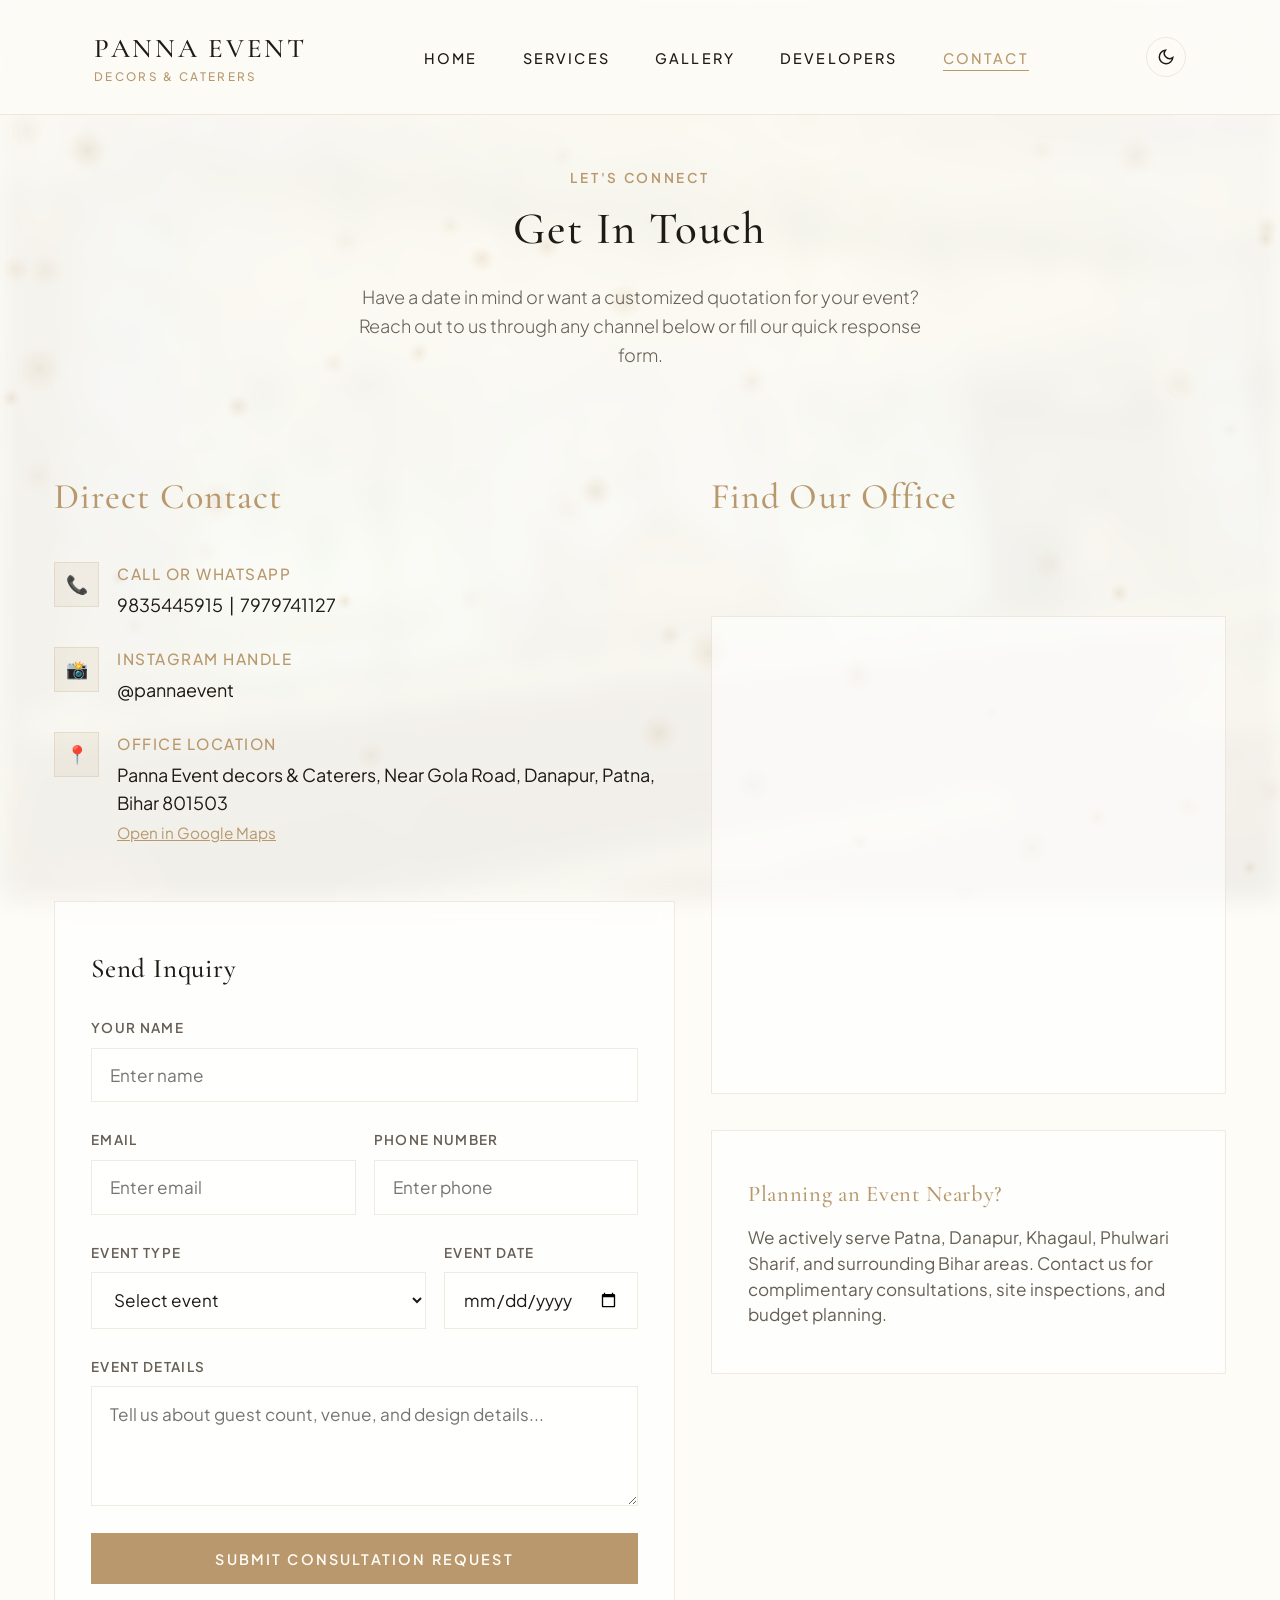
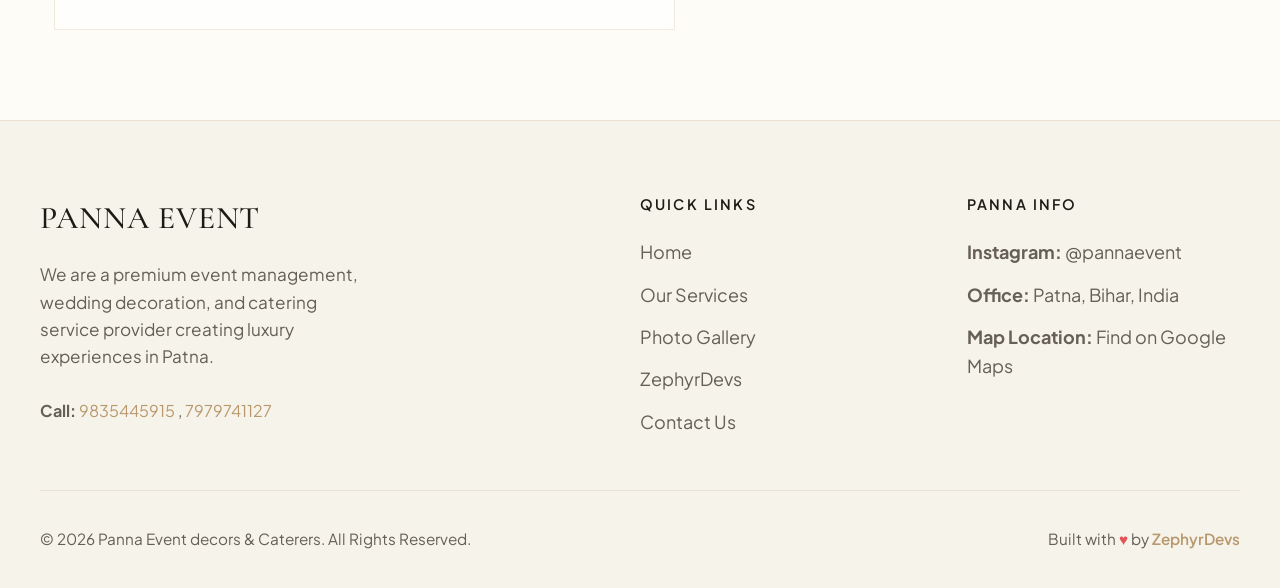
==== contact.html @ 82905529 "Add files via upload" ====
<!DOCTYPE html>
<html lang="en">
<head>
    <meta charset="UTF-8">
    <meta name="viewport" content="width=device-width, initial-scale=1.0">
    <title>Contact Us | Panna Event decors & Caterers | Event Planner Patna</title>
    
    <!-- SEO Meta Tags -->
    <meta name="description" content="Get in touch with Panna Event decors & Caterers. Book your wedding stage decoration, Haldi setups, and premium catering services in Patna. Call 9835445915 or 7979741127.">
    <meta name="keywords" content="contact Panna Event, phone number Panna Event decors, event planner Patna office, book catering Patna, wedding decorators Patna location">
    <link rel="canonical" href="contact.html">
    
    <!-- Stylesheet -->
    <link rel="stylesheet" href="css/style.css">
</head>
<body>

    <!-- Loading Screen -->
    <div id="loading-screen">
        <div class="loader-logo">PANNA EVENTS</div>
        <div class="loader-bar"></div>
    </div>

    <!-- Background Canvas -->
    <canvas id="bg-canvas"></canvas>

    <!-- Navigation Header -->
    <header class="header-nav">
        <div class="nav-container">
            <a href="index.html" class="logo">
                <span class="logo-main">PANNA EVENT</span>
                <span class="logo-sub">Decors & Caterers</span>
            </a>
            
            <nav>
                <ul class="nav-links">
                    <li><a href="index.html">Home</a></li>
                    <li><a href="services.html">Services</a></li>
                    <li><a href="gallery.html">Gallery</a></li>
                    <li><a href="devs.html">Developers</a></li>
                    <li><a href="contact.html" class="active">Contact</a></li>
                </ul>
            </nav>
            
            <div class="nav-actions">
                <!-- Theme Toggle -->
                <button id="theme-toggle" class="theme-toggle-btn" aria-label="Toggle Theme">
                    <svg viewBox="0 0 24 24">
                        <path id="theme-icon-path" d="M21 12.79A9 9 0 1111.21 3 7 7 0 0021 12.79z" />
                    </svg>
                </button>
                
                <!-- Menu Toggle (Mobile) -->
                <button id="menu-toggle" class="menu-toggle-btn" aria-label="Toggle Menu">
                    <span></span>
                    <span></span>
                    <span></span>
                </button>
            </div>
        </div>
    </header>

    <!-- Mobile Nav Overlay -->
    <div id="mobile-nav" class="mobile-nav-overlay">
        <ul class="mobile-nav-links">
            <li><a href="index.html">Home</a></li>
            <li><a href="services.html">Services</a></li>
            <li><a href="gallery.html">Gallery</a></li>
            <li><a href="devs.html">Developers</a></li>
            <li><a href="contact.html">Contact</a></li>
        </ul>
    </div>

    <!-- Main Content -->
    <main>
        
        <!-- Contact Header -->
        <section class="section" style="padding-top: 9rem; padding-bottom: 2rem;">
            <div class="container text-center reveal">
                <span class="section-tag">Let's Connect</span>
                <h1 class="section-title">Get In Touch</h1>
                <p class="section-desc">Have a date in mind or want a customized quotation for your event? Reach out to us through any channel below or fill our quick response form.</p>
            </div>
        </section>

        <!-- Contact Section Content -->
        <section class="section" style="padding-top: 0; padding-bottom: 5rem;">
            <div class="container">
                <div class="grid-2">
                    
                    <!-- Contact Information & Form -->
                    <div class="reveal">
                        <h2 class="font-serif" style="font-size: 2rem; margin-bottom: 2rem; color: var(--accent);">Direct Contact</h2>
                        
                        <ul class="contact-info-list">
                            <li class="contact-info-item">
                                <div class="contact-info-icon">📞</div>
                                <div class="contact-info-text">
                                    <h4>Call or WhatsApp</h4>
                                    <p>
                                        <a href="tel:9835445915">9835445915</a> &nbsp;|&nbsp; 
                                        <a href="tel:7979741127">7979741127</a>
                                    </p>
                                </div>
                            </li>
                            <li class="contact-info-item">
                                <div class="contact-info-icon">📸</div>
                                <div class="contact-info-text">
                                    <h4>Instagram Handle</h4>
                                    <p><a href="https://www.instagram.com/pannaevent" target="_blank" rel="noopener">@pannaevent</a></p>
                                </div>
                            </li>
                            <li class="contact-info-item">
                                <div class="contact-info-icon">📍</div>
                                <div class="contact-info-text">
                                    <h4>Office Location</h4>
                                    <p>Panna Event decors & Caterers, Near Gola Road, Danapur, Patna, Bihar 801503</p>
                                    <a href="https://maps.app.goo.gl/fUGVahFVn2JXmXi26" target="_blank" rel="noopener" style="font-size: 0.85rem; color: var(--accent); text-decoration: underline;">Open in Google Maps</a>
                                </div>
                            </li>
                        </ul>
                        
                        <!-- Inquiry Form -->
                        <div class="glass-card" style="margin-top: 2rem; border-radius: 0;">
                            <h3 class="font-serif" style="font-size: 1.5rem; margin-bottom: 1.5rem;">Send Inquiry</h3>
                            <form class="contact-form" onsubmit="sendWhatsAppInquiry(event)">
                                <div class="form-group">
                                    <label for="name">Your Name</label>
                                    <input type="text" id="name" class="form-control" placeholder="Enter name" required autocomplete="name">
                                </div>
                                <div class="grid-2" style="gap: 1rem;">
                                    <div class="form-group">
                                        <label for="email">Email</label>
                                        <input type="email" id="email" class="form-control" placeholder="Enter email" required autocomplete="email">
                                    </div>
                                    <div class="form-group">
                                        <label for="phone">Phone Number</label>
                                        <input type="tel" id="phone" class="form-control" placeholder="Enter phone" required autocomplete="tel">
                                    </div>
                                </div>
                                <div class="grid-2" style="gap: 1rem;">
                                    <div class="form-group">
                                        <label for="event-type">Event Type</label>
                                        <select id="event-type" class="form-control" required>
                                            <option value="" disabled selected>Select event</option>
                                            <option value="wedding">Wedding & Reception</option>
                                            <option value="haldi">Haldi & Mehendi</option>
                                            <option value="housewarming">Housewarming (Griha Pravesham)</option>
                                            <option value="corporate">Conference & Seminar</option>
                                            <option value="birthday">Birthday & Theme Party</option>
                                            <option value="catering">Catering Only</option>
                                            <option value="other">Other Celebration</option>
                                        </select>
                                    </div>
                                    <div class="form-group">
                                        <label for="event-date">Event Date</label>
                                        <input type="date" id="event-date" class="form-control" required>
                                    </div>
                                </div>
                                <div class="form-group">
                                    <label for="message">Event Details</label>
                                    <textarea id="message" class="form-control" placeholder="Tell us about guest count, venue, and design details..." required></textarea>
                                </div>
                                <button type="submit" class="btn btn-primary" style="width: 100%;">Submit Consultation Request</button>
                            </form>
                        </div>
                    </div>
                    
                    <!-- Embedded Google Map -->
                    <div class="reveal reveal-delay-1" style="display: flex; flex-direction: column; justify-content: flex-start;">
                        <h2 class="font-serif" style="font-size: 2rem; margin-bottom: 2rem; color: var(--accent);">Find Our Office</h2>
                        
                        <div class="map-wrapper">
                            <!-- Embedded map supplied by user -->
                            <iframe src="https://www.google.com/maps/embed?pb=!1m18!1m12!1m3!1d4677.923916349875!2d85.07926195349302!3d25.614416712999308!2m3!1f0!2f0!3f0!3m2!1i1024!2i768!4f13.1!3m3!1m2!1s0x39ed57bcfc090e03%3A0xc9c4ea08daf4147a!2sPanna%20Event%20decors%20%26%20Caterers!5e0!3m2!1sen!2sin!4v1782207455662!5m2!1sen!2sin" width="600" height="450" style="border:0;" allowfullscreen="" loading="lazy" referrerpolicy="no-referrer-when-downgrade"></iframe>
                        </div>
                        
                        <div class="glass-card" style="margin-top: 2rem; border-radius: 0;">
                            <h3 class="font-serif" style="font-size: 1.25rem; color: var(--accent); margin-bottom: 0.75rem;">Planning an Event Nearby?</h3>
                            <p style="color: var(--text-secondary); font-size: 0.95rem; line-height: 1.5;">
                                We actively serve Patna, Danapur, Khagaul, Phulwari Sharif, and surrounding Bihar areas. Contact us for complimentary consultations, site inspections, and budget planning.
                            </p>
                        </div>
                    </div>
                    
                </div>
            </div>
        </section>
        
    </main>

    <!-- Footer -->
    <footer class="site-footer">
        <div class="container footer-grid">
            <div class="footer-brand">
                <h3>PANNA EVENT</h3>
                <p style="margin-bottom: 1.5rem;">We are a premium event management, wedding decoration, and catering service provider creating luxury experiences in Patna.</p>
                <div style="font-size: 0.9rem;">
                    <strong>Call:</strong> <a href="tel:9835445915" style="color: var(--accent);">9835445915</a> , <a href="tel:7979741127" style="color: var(--accent);">7979741127</a>
                </div>
            </div>
            
            <div>
                <h4 class="footer-links-title">Quick Links</h4>
                <ul class="footer-quick-links">
                    <li><a href="index.html">Home</a></li>
                    <li><a href="services.html">Our Services</a></li>
                    <li><a href="gallery.html">Photo Gallery</a></li>
                    <li><a href="devs.html">ZephyrDevs</a></li>
                    <li><a href="contact.html">Contact Us</a></li>
                </ul>
            </div>
            
            <div>
                <h4 class="footer-links-title">Panna Info</h4>
                <ul class="footer-quick-links">
                    <li><strong>Instagram:</strong> <a href="https://www.instagram.com/pannaevent" target="_blank" rel="noopener">@pannaevent</a></li>
                    <li><strong>Office:</strong> Patna, Bihar, India</li>
                    <li><strong>Map Location:</strong> <a href="https://maps.app.goo.gl/fUGVahFVn2JXmXi26" target="_blank" rel="noopener">Find on Google Maps</a></li>
                </ul>
            </div>
        </div>
        
        <div class="container footer-bottom">
            <div>
                &copy; 2026 Panna Event decors & Caterers. All Rights Reserved.
            </div>
            <div>
                Built with <span class="heart-icon">&hearts;</span> by <a href="devs.html" style="font-weight: 600; color: var(--accent);">ZephyrDevs</a>
            </div>
        </div>
    </footer>

    <!-- Scripts -->
    <script src="js/main.js"></script>
    
    <script>
        function sendWhatsAppInquiry(event) {
            event.preventDefault();
            const name = document.getElementById('name').value;
            const email = document.getElementById('email').value;
            const phone = document.getElementById('phone').value;
            const eventTypeSelect = document.getElementById('event-type');
            const eventType = eventTypeSelect.options[eventTypeSelect.selectedIndex].text;
            const eventDate = document.getElementById('event-date').value;
            const message = document.getElementById('message').value;

            const textMessage = `Hello Panna Events! I would like to book a consultation.\n\n` +
                                `Here are my details:\n` +
                                `• Name: ${name}\n` +
                                `• Email: ${email}\n` +
                                `• Phone: ${phone}\n` +
                                `• Event Type: ${eventType}\n` +
                                `• Event Date: ${eventDate}\n` +
                                `• Details: ${message}`;

            const encodedMessage = encodeURIComponent(textMessage);
            const whatsappUrl = `https://wa.me/919835445915?text=${encodedMessage}`;
            
            window.open(whatsappUrl, '_blank');
        }
    </script>
</body>
</html>
---- css/style.css ----
@import url('https://fonts.googleapis.com/css2?family=Cormorant+Garamond:ital,wght@0,300;0,400;0,500;0,600;0,700;1,400&family=Plus+Jakarta+Sans:wght@300;400;500;600;700&display=swap');

/* --- Theme Variables --- */
:root {
    /* Light Theme (Default) */
    --bg-primary: #fdfcf7;
    --bg-secondary: #f6f3eb;
    --bg-glass: rgba(253, 252, 247, 0.85);
    --text-primary: #1e1a15;
    --text-secondary: #665f55;
    --text-muted: #9c9385;
    --accent: #b8986c;
    --accent-hover: #9c7b50;
    --accent-light: rgba(184, 152, 108, 0.1);
    --accent-glow: rgba(184, 152, 108, 0.2);
    --border: rgba(184, 152, 108, 0.2);
    --card-bg: rgba(255, 255, 255, 0.6);
    --shadow: 0 10px 30px rgba(30, 26, 21, 0.04);
    --shadow-hover: 0 20px 40px rgba(30, 26, 21, 0.08);
    --font-serif: 'Cormorant Garamond', serif;
    --font-sans: 'Plus Jakarta Sans', sans-serif;
    --transition: all 0.5s cubic-bezier(0.25, 0.8, 0.25, 1);
    --transition-fast: all 0.25s ease;
}

[data-theme="dark"] {
    /* Dark Theme */
    --bg-primary: #0b0a09;
    --bg-secondary: #131210;
    --bg-glass: rgba(11, 10, 9, 0.85);
    --text-primary: #f6f3eb;
    --text-secondary: #aba396;
    --text-muted: #756f64;
    --accent: #d8b788;
    --accent-hover: #f1cf9e;
    --accent-light: rgba(216, 183, 136, 0.1);
    --accent-glow: rgba(216, 183, 136, 0.3);
    --border: rgba(216, 183, 136, 0.15);
    --card-bg: rgba(19, 18, 16, 0.6);
    --shadow: 0 10px 30px rgba(0, 0, 0, 0.5);
    --shadow-hover: 0 20px 40px rgba(0, 0, 0, 0.7);
}

/* --- Base Styles & Reset --- */
* {
    box-sizing: border-box;
    margin: 0;
    padding: 0;
}

html {
    scroll-behavior: smooth;
    font-size: 16px;
}

body {
    font-family: var(--font-sans);
    background-color: var(--bg-primary);
    color: var(--text-primary);
    line-height: 1.6;
    overflow-x: hidden;
    transition: background-color 0.5s ease, color 0.5s ease;
    position: relative;
}

body::before {
    content: '';
    position: fixed;
    top: 0;
    left: 0;
    width: 100%;
    height: 100%;
    background-image: url('../unnamed.jpg');
    background-size: cover;
    background-position: center;
    background-repeat: no-repeat;
    z-index: -2;
    opacity: 0.05;
    filter: blur(12px) grayscale(20%);
    transition: opacity 0.5s ease;
    pointer-events: none;
}

[data-theme="dark"] body::before {
    opacity: 0.03;
    filter: blur(15px) grayscale(50%) invert(0%);
}

h1, h2, h3, h4, h5, h6, .font-serif {
    font-family: var(--font-serif);
    font-weight: 500;
    letter-spacing: 0.03em;
}

a {
    color: inherit;
    text-decoration: none;
    transition: var(--transition-fast);
}

img {
    max-width: 100%;
    height: auto;
    display: block;
}

/* --- Live Background Canvas --- */
#bg-canvas {
    position: fixed;
    top: 0;
    left: 0;
    width: 100%;
    height: 100%;
    z-index: -1;
    pointer-events: none;
    opacity: 0.8;
}

/* --- Loading Screen --- */
#loading-screen {
    position: fixed;
    top: 0;
    left: 0;
    width: 100%;
    height: 100%;
    background-color: var(--bg-primary);
    z-index: 9999;
    display: flex;
    flex-direction: column;
    justify-content: center;
    align-items: center;
    transition: opacity 0.8s cubic-bezier(0.25, 0.8, 0.25, 1);
}

#loading-screen.fade-out {
    opacity: 0;
    pointer-events: none;
}

.loader-logo {
    font-family: var(--font-serif);
    font-size: 2.5rem;
    font-weight: 300;
    letter-spacing: 0.2em;
    color: var(--accent);
    margin-bottom: 2rem;
    opacity: 0;
    transform: translateY(20px);
    animation: loaderReveal 1.2s cubic-bezier(0.25, 0.8, 0.25, 1) forwards 0.2s;
}

.loader-bar {
    width: 120px;
    height: 2px;
    background-color: var(--border);
    position: relative;
    overflow: hidden;
    border-radius: 2px;
}

.loader-bar::after {
    content: '';
    position: absolute;
    top: 0;
    left: -100%;
    width: 100%;
    height: 100%;
    background: linear-gradient(90deg, transparent, var(--accent), transparent);
    animation: loadingBarRun 1.5s infinite ease-in-out;
}

@keyframes loaderReveal {
    to {
        opacity: 1;
        transform: translateY(0);
    }
}

@keyframes loadingBarRun {
    0% { left: -100%; }
    100% { left: 100%; }
}

/* --- Navigation Header --- */
.header-nav {
    position: fixed;
    top: 0;
    left: 0;
    width: 100%;
    z-index: 1000;
    background-color: var(--bg-glass);
    backdrop-filter: blur(20px);
    -webkit-backdrop-filter: blur(20px);
    border-bottom: 1px solid var(--border);
    transition: var(--transition);
}

.nav-container {
    max-width: 1200px;
    margin: 0 auto;
    padding: 1.25rem 1.5rem;
    display: flex;
    justify-content: space-between;
    align-items: center;
}

.logo {
    display: flex;
    flex-direction: column;
}

.logo-main {
    font-family: var(--font-serif);
    font-size: 1.5rem;
    font-weight: 500;
    letter-spacing: 0.1em;
    color: var(--text-primary);
}

.logo-sub {
    font-family: var(--font-sans);
    font-size: 0.65rem;
    font-weight: 500;
    letter-spacing: 0.2em;
    color: var(--accent);
    text-transform: uppercase;
    margin-top: -2px;
}

.nav-links {
    display: none; /* Mobile first hidden */
}

/* Navigation Utilities */
.nav-actions {
    display: flex;
    align-items: center;
    gap: 1.25rem;
}

/* Theme Toggle Button */
.theme-toggle-btn {
    background: none;
    border: 1px solid var(--border);
    color: var(--text-primary);
    cursor: pointer;
    width: 40px;
    height: 40px;
    border-radius: 50%;
    display: flex;
    justify-content: center;
    align-items: center;
    transition: var(--transition-fast);
}

.theme-toggle-btn:hover {
    border-color: var(--accent);
    color: var(--accent);
    background-color: var(--accent-light);
}

.theme-toggle-btn svg {
    width: 18px;
    height: 18px;
    fill: none;
    stroke: currentColor;
    stroke-width: 2;
    transition: transform 0.5s ease;
}

.theme-toggle-btn:hover svg {
    transform: rotate(30deg);
}

/* Mobile Menu Button */
.menu-toggle-btn {
    background: none;
    border: none;
    color: var(--text-primary);
    cursor: pointer;
    width: 40px;
    height: 40px;
    display: flex;
    flex-direction: column;
    justify-content: center;
    align-items: center;
    gap: 5px;
    z-index: 1001;
}

.menu-toggle-btn span {
    display: block;
    width: 22px;
    height: 2px;
    background-color: var(--text-primary);
    transition: var(--transition-fast);
}

.menu-toggle-btn.active span:nth-child(1) {
    transform: translateY(7px) rotate(45deg);
}

.menu-toggle-btn.active span:nth-child(2) {
    opacity: 0;
}

.menu-toggle-btn.active span:nth-child(3) {
    transform: translateY(-7px) rotate(-45deg);
}

/* Mobile Navigation Overlay */
.mobile-nav-overlay {
    position: fixed;
    top: 0;
    right: -100%;
    width: 100%;
    height: 100vh;
    background-color: var(--bg-primary);
    z-index: 999;
    display: flex;
    flex-direction: column;
    justify-content: center;
    align-items: center;
    gap: 2rem;
    transition: right 0.6s cubic-bezier(0.25, 0.8, 0.25, 1);
    border-left: 1px solid var(--border);
}

.mobile-nav-overlay.active {
    right: 0;
}

.mobile-nav-links {
    list-style: none;
    display: flex;
    flex-direction: column;
    align-items: center;
    gap: 2rem;
}

.mobile-nav-links a {
    font-family: var(--font-serif);
    font-size: 2rem;
    font-weight: 300;
    letter-spacing: 0.05em;
    color: var(--text-primary);
}

.mobile-nav-links a:hover,
.mobile-nav-links a.active {
    color: var(--accent);
}

/* --- Layout Utility Classes --- */
.section {
    padding: 5rem 1.5rem;
    position: relative;
}

.container {
    max-width: 1200px;
    margin: 0 auto;
}

.text-center { text-align: center; }

.section-tag {
    font-family: var(--font-sans);
    font-size: 0.75rem;
    font-weight: 600;
    letter-spacing: 0.2em;
    color: var(--accent);
    text-transform: uppercase;
    margin-bottom: 0.75rem;
    display: inline-block;
}

.section-title {
    font-size: 2.5rem;
    line-height: 1.2;
    margin-bottom: 1.5rem;
    color: var(--text-primary);
}

.section-desc {
    color: var(--text-secondary);
    max-width: 600px;
    margin: 0 auto 3.5rem;
    font-size: 1rem;
    font-weight: 300;
}

/* --- Premium Buttons --- */
.btn {
    display: inline-block;
    padding: 0.85rem 2rem;
    font-family: var(--font-sans);
    font-size: 0.8rem;
    font-weight: 600;
    letter-spacing: 0.15em;
    text-transform: uppercase;
    border-radius: 0;
    cursor: pointer;
    transition: var(--transition);
    position: relative;
    overflow: hidden;
}

.btn-primary {
    background-color: var(--accent);
    color: var(--bg-primary);
    border: 1px solid var(--accent);
}

.btn-primary:hover {
    background-color: transparent;
    color: var(--accent);
    box-shadow: 0 0 20px var(--accent-glow);
}

.btn-secondary {
    background-color: transparent;
    color: var(--text-primary);
    border: 1px solid var(--border);
}

.btn-secondary:hover {
    border-color: var(--accent);
    background-color: var(--accent-light);
}

/* --- Grid Systems --- */
.grid-2, .grid-3, .grid-4 {
    display: grid;
    gap: 2rem;
    grid-template-columns: 1fr; /* Mobile first */
}

/* --- Hero Section --- */
.hero-section {
    min-height: 100vh;
    display: flex;
    align-items: center;
    padding-top: 8rem;
    padding-bottom: 5rem;
    position: relative;
    background-image: linear-gradient(to bottom, rgba(253, 252, 247, 0.96) 0%, rgba(253, 252, 247, 0.85) 50%, var(--bg-primary) 100%), url('../unnamed (2).jpg');
    background-size: cover;
    background-position: center;
    background-repeat: no-repeat;
    background-attachment: scroll; /* Mobile first scroll: not laggy! */
}

[data-theme="dark"] .hero-section {
    background-image: linear-gradient(to bottom, rgba(11, 10, 9, 0.96) 0%, rgba(11, 10, 9, 0.85) 50%, var(--bg-primary) 100%), url('../unnamed (2).jpg');
}

@media (min-width: 1024px) {
    .hero-section {
        background-attachment: fixed; /* Parallax only on desktop, GPU accelerated */
    }
}

.hero-content {
    max-width: 800px;
}

.hero-subtitle {
    font-size: 1.2rem;
    font-style: italic;
    color: var(--accent);
    margin-bottom: 1rem;
}

.hero-title {
    font-size: 3.5rem;
    line-height: 1.1;
    margin-bottom: 2rem;
    font-weight: 300;
}

.hero-title span {
    font-weight: 600;
    color: var(--accent);
    display: block;
}

.hero-desc {
    font-size: 1.1rem;
    color: var(--text-secondary);
    margin-bottom: 2.5rem;
    font-weight: 300;
    max-width: 600px;
}

.hero-buttons {
    display: flex;
    flex-wrap: wrap;
    gap: 1rem;
}

/* --- Cards (Glassmorphism design) --- */
.glass-card {
    background-color: var(--card-bg);
    border: 1px solid var(--border);
    padding: 2.5rem 2rem;
    transition: var(--transition);
    position: relative;
    backdrop-filter: blur(10px);
    -webkit-backdrop-filter: blur(10px);
}

.glass-card:hover {
    transform: translateY(-10px);
    border-color: var(--accent);
    box-shadow: var(--shadow-hover);
}

.glass-card::before {
    content: '';
    position: absolute;
    top: 0;
    left: 0;
    width: 100%;
    height: 3px;
    background-color: var(--accent);
    transform: scaleX(0);
    transform-origin: left;
    transition: var(--transition);
}

.glass-card:hover::before {
    transform: scaleX(1);
}

/* --- Home page additional long sections --- */
.story-image-wrapper {
    position: relative;
    border: 1px solid var(--border);
    padding: 1rem;
    background-color: var(--card-bg);
    margin-bottom: 2rem;
}

.story-image-wrapper img {
    filter: grayscale(20%);
    transition: var(--transition);
}

.story-image-wrapper:hover img {
    filter: grayscale(0%);
}

.story-text {
    padding-top: 1rem;
}

.story-text h3 {
    font-size: 2rem;
    margin-bottom: 1.5rem;
}

.story-text p {
    color: var(--text-secondary);
    margin-bottom: 1.5rem;
    font-size: 1rem;
}

.stat-item {
    text-align: center;
    border-right: none;
    border-bottom: 1px solid var(--border);
    padding: 2rem 0;
}

.stat-item:last-child {
    border-bottom: none;
}

.stat-number {
    font-family: var(--font-serif);
    font-size: 3.5rem;
    color: var(--accent);
    font-weight: 500;
    line-height: 1;
    margin-bottom: 0.5rem;
}

.stat-label {
    font-size: 0.8rem;
    text-transform: uppercase;
    letter-spacing: 0.15em;
    color: var(--text-secondary);
}

/* Testimonials Slider/List */
.testimonial-card {
    background-color: var(--card-bg);
    border: 1px solid var(--border);
    padding: 3rem 2rem;
    backdrop-filter: blur(10px);
    -webkit-backdrop-filter: blur(10px);
    border-radius: 0;
    text-align: center;
}

.testimonial-quote {
    font-family: var(--font-serif);
    font-size: 1.35rem;
    font-style: italic;
    color: var(--text-primary);
    margin-bottom: 2rem;
    position: relative;
}

.testimonial-quote::before, .testimonial-quote::after {
    content: '"';
    font-size: 3rem;
    color: var(--accent-light);
    position: absolute;
    line-height: 1;
}

.testimonial-quote::before {
    top: -1.5rem;
    left: -0.5rem;
}

.testimonial-author {
    font-family: var(--font-sans);
    font-size: 0.85rem;
    font-weight: 600;
    letter-spacing: 0.1em;
    text-transform: uppercase;
    color: var(--accent);
}

.testimonial-event {
    font-size: 0.75rem;
    color: var(--text-muted);
}

/* --- Services Showcase --- */
.service-icon-box {
    width: 60px;
    height: 60px;
    border: 1px solid var(--border);
    display: flex;
    justify-content: center;
    align-items: center;
    color: var(--accent);
    margin-bottom: 1.5rem;
    background-color: var(--accent-light);
    font-size: 1.5rem;
}

.service-card-image-panel {
    background-color: var(--card-bg);
    border: 1px solid var(--border);
    padding: 1.5rem;
    margin-bottom: 4rem;
    box-shadow: var(--shadow);
    transition: var(--transition);
}

.service-card-image-panel:hover {
    box-shadow: var(--shadow-hover);
    border-color: var(--accent);
}

.service-card-image-panel img {
    width: 100%;
    height: auto;
    border: 1px solid var(--border);
}

.services-list-detail h3 {
    font-size: 1.75rem;
    margin-bottom: 1rem;
    display: flex;
    align-items: center;
    gap: 0.75rem;
}

.services-list-detail h3 span {
    font-family: var(--font-sans);
    font-size: 0.8rem;
    color: var(--accent);
    border: 1px solid var(--border);
    padding: 0.2rem 0.6rem;
    border-radius: 10px;
}

.services-list-detail p {
    color: var(--text-secondary);
    margin-bottom: 1.5rem;
}

.service-meta-info {
    display: flex;
    gap: 1rem;
    margin-top: 1.5rem;
    flex-wrap: wrap;
}

.meta-badge {
    font-size: 0.75rem;
    font-weight: 600;
    padding: 0.4rem 1rem;
    background-color: var(--accent-light);
    border: 1px solid var(--border);
    color: var(--accent);
    text-transform: uppercase;
    letter-spacing: 0.05em;
}

/* --- Gallery & Category Filtering --- */
.gallery-filters {
    display: flex;
    justify-content: center;
    flex-wrap: wrap;
    gap: 0.5rem;
    margin-bottom: 3rem;
}

.filter-btn {
    background: none;
    border: 1px solid var(--border);
    color: var(--text-primary);
    padding: 0.6rem 1.5rem;
    font-family: var(--font-sans);
    font-size: 0.75rem;
    font-weight: 600;
    letter-spacing: 0.1em;
    text-transform: uppercase;
    cursor: pointer;
    transition: var(--transition-fast);
}

.filter-btn:hover, .filter-btn.active {
    background-color: var(--accent);
    color: var(--bg-primary);
    border-color: var(--accent);
}

.gallery-grid {
    display: grid;
    gap: 1.5rem;
    grid-template-columns: 1fr;
}

.gallery-item {
    background-color: var(--card-bg);
    border: 1px solid var(--border);
    padding: 0.75rem;
    position: relative;
    overflow: hidden;
    cursor: pointer;
    transition: var(--transition);
}

.gallery-item-inner {
    position: relative;
    overflow: hidden;
    aspect-ratio: 4 / 3;
}

.gallery-item-inner.portrait {
    aspect-ratio: 3 / 4;
}

.gallery-item img {
    width: 100%;
    height: 100%;
    object-fit: cover;
    transition: transform 0.8s cubic-bezier(0.25, 0.8, 0.25, 1);
}

.gallery-item:hover img {
    transform: scale(1.08);
}

.gallery-overlay {
    position: absolute;
    top: 0;
    left: 0;
    width: 100%;
    height: 100%;
    background: linear-gradient(to top, rgba(15, 14, 12, 0.9) 0%, rgba(15, 14, 12, 0.2) 60%, transparent 100%);
    opacity: 0;
    display: flex;
    flex-direction: column;
    justify-content: flex-end;
    padding: 1.5rem;
    transition: opacity 0.4s ease;
}

.gallery-item:hover .gallery-overlay {
    opacity: 1;
}

.gallery-cat {
    font-size: 0.7rem;
    text-transform: uppercase;
    letter-spacing: 0.15em;
    color: var(--accent);
    font-weight: 600;
    margin-bottom: 0.25rem;
}

.gallery-title {
    font-family: var(--font-serif);
    font-size: 1.35rem;
    color: #ffffff;
    font-weight: 400;
}

/* Lightbox Modal */
.lightbox-modal {
    position: fixed;
    top: 0;
    left: 0;
    width: 100%;
    height: 100%;
    background-color: rgba(11, 10, 9, 0.95);
    z-index: 2000;
    display: flex;
    justify-content: center;
    align-items: center;
    opacity: 0;
    pointer-events: none;
    transition: opacity 0.4s ease;
    padding: 2rem;
}

.lightbox-modal.active {
    opacity: 1;
    pointer-events: auto;
}

.lightbox-content {
    max-width: 90%;
    max-height: 80vh;
    position: relative;
}

.lightbox-image {
    max-width: 100%;
    max-height: 80vh;
    object-fit: contain;
    border: 1px solid rgba(255,255,255,0.1);
    box-shadow: 0 20px 50px rgba(0,0,0,0.8);
}

.lightbox-close {
    position: absolute;
    top: -3rem;
    right: 0;
    background: none;
    border: none;
    color: #ffffff;
    font-size: 2rem;
    cursor: pointer;
    transition: var(--transition-fast);
}

.lightbox-close:hover {
    color: var(--accent);
}

.lightbox-caption {
    color: #ffffff;
    text-align: center;
    margin-top: 1rem;
    font-family: var(--font-serif);
    font-size: 1.25rem;
}

/* --- Devs Page --- */
.devs-card {
    text-align: center;
    max-width: 500px;
    margin: 2rem auto;
}

.devs-avatar {
    width: 100px;
    height: 100px;
    border-radius: 50%;
    border: 2px solid var(--accent);
    margin: 0 auto 1.5rem;
    display: flex;
    justify-content: center;
    align-items: center;
    background-color: var(--accent-light);
    color: var(--accent);
    font-family: var(--font-serif);
    font-size: 2.5rem;
    box-shadow: 0 0 20px var(--accent-glow);
}

.devs-name {
    font-size: 2.25rem;
    margin-bottom: 0.5rem;
}

.devs-role {
    font-size: 0.8rem;
    text-transform: uppercase;
    letter-spacing: 0.2em;
    color: var(--accent);
    font-weight: 600;
    margin-bottom: 1.5rem;
}

.devs-bio {
    color: var(--text-secondary);
    margin-bottom: 2rem;
    font-size: 0.95rem;
}

.devs-links {
    display: flex;
    justify-content: center;
    gap: 1.5rem;
}

.devs-link-btn {
    border: 1px solid var(--border);
    padding: 0.6rem 1.25rem;
    font-size: 0.75rem;
    letter-spacing: 0.1em;
    text-transform: uppercase;
    font-weight: 600;
    transition: var(--transition-fast);
}

.devs-link-btn:hover {
    border-color: var(--accent);
    background-color: var(--accent-light);
    color: var(--accent);
}

/* --- Contact & Map Embeds --- */
.contact-info-list {
    list-style: none;
    display: flex;
    flex-direction: column;
    gap: 1.5rem;
    margin-bottom: 3rem;
}

.contact-info-item {
    display: flex;
    gap: 1rem;
    align-items: flex-start;
}

.contact-info-icon {
    width: 45px;
    height: 45px;
    border: 1px solid var(--border);
    display: flex;
    justify-content: center;
    align-items: center;
    color: var(--accent);
    background-color: var(--accent-light);
    flex-shrink: 0;
}

.contact-info-text h4 {
    font-family: var(--font-sans);
    font-size: 0.85rem;
    text-transform: uppercase;
    letter-spacing: 0.1em;
    color: var(--accent);
    margin-bottom: 0.25rem;
}

.contact-info-text p, .contact-info-text a {
    color: var(--text-primary);
    font-size: 1rem;
}

.contact-form {
    display: flex;
    flex-direction: column;
    gap: 1.5rem;
}

.form-group {
    display: flex;
    flex-direction: column;
    gap: 0.5rem;
}

.form-group label {
    font-size: 0.75rem;
    font-weight: 600;
    text-transform: uppercase;
    letter-spacing: 0.1em;
    color: var(--text-secondary);
}

.form-control {
    background-color: var(--card-bg);
    border: 1px solid var(--border);
    color: var(--text-primary);
    padding: 0.85rem 1rem;
    font-family: var(--font-sans);
    font-size: 0.95rem;
    transition: var(--transition-fast);
}

.form-control:focus {
    outline: none;
    border-color: var(--accent);
    background-color: var(--bg-primary);
    box-shadow: 0 0 10px var(--accent-glow);
}

textarea.form-control {
    resize: vertical;
    min-height: 120px;
}

/* Map Wrapper */
.map-wrapper {
    margin-top: 3rem;
    border: 1px solid var(--border);
    padding: 0.5rem;
    background-color: var(--card-bg);
}

.map-wrapper iframe {
    width: 100%;
    height: 350px;
    border: none;
    filter: grayscale(30%) contrast(1.1);
}

[data-theme="dark"] .map-wrapper iframe {
    filter: grayscale(80%) invert(90%) contrast(1.2);
}

/* --- Footer --- */
.site-footer {
    background-color: var(--bg-secondary);
    border-top: 1px solid var(--border);
    padding: 4rem 1.5rem 2rem;
    color: var(--text-secondary);
}

.footer-grid {
    display: grid;
    gap: 3rem;
    grid-template-columns: 1fr;
    margin-bottom: 3rem;
}

.footer-brand h3 {
    font-family: var(--font-serif);
    font-size: 1.75rem;
    color: var(--text-primary);
    margin-bottom: 1rem;
}

.footer-brand p {
    font-size: 0.95rem;
    max-width: 320px;
}

.footer-links-title {
    font-family: var(--font-sans);
    font-size: 0.8rem;
    text-transform: uppercase;
    letter-spacing: 0.15em;
    color: var(--text-primary);
    font-weight: 600;
    margin-bottom: 1.25rem;
}

.footer-quick-links {
    list-style: none;
    display: flex;
    flex-direction: column;
    gap: 0.75rem;
}

.footer-quick-links a:hover {
    color: var(--accent);
    padding-left: 5px;
}

.footer-bottom {
    border-top: 1px solid var(--border);
    padding-top: 2rem;
    text-align: center;
    font-size: 0.85rem;
    display: flex;
    flex-direction: column;
    gap: 1rem;
    justify-content: center;
    align-items: center;
}

.heart-icon {
    color: #e25555;
    animation: heartBeat 1.2s infinite alternate;
    display: inline-block;
}

@keyframes heartBeat {
    to { transform: scale(1.15); }
}

/* --- Scroll Animations (Intersection Observer classes) --- */
.reveal {
    opacity: 0;
    transform: translateY(30px);
    transition: opacity 0.8s ease, transform 0.8s cubic-bezier(0.25, 0.8, 0.25, 1);
}

.reveal.active {
    opacity: 1;
    transform: translateY(0);
}

.reveal-delay-1 { transition-delay: 0.1s; }
.reveal-delay-2 { transition-delay: 0.2s; }
.reveal-delay-3 { transition-delay: 0.3s; }

/* --- Media Queries (Tablet and Desktop) --- */
@media (min-width: 768px) {
    html {
        font-size: 17px;
    }

    .section {
        padding: 7rem 3rem;
    }

    .grid-2 {
        grid-template-columns: repeat(2, 1fr);
    }

    .grid-3 {
        grid-template-columns: repeat(3, 1fr);
    }

    .grid-4 {
        grid-template-columns: repeat(4, 1fr);
    }

    .hero-title {
        font-size: 4.5rem;
    }

    .gallery-grid {
        grid-template-columns: repeat(2, 1fr);
    }

    .footer-grid {
        grid-template-columns: 2fr 1fr 1fr;
    }

    .footer-bottom {
        flex-direction: row;
        justify-content: space-between;
    }

    .stat-item {
        border-right: 1px solid var(--border);
        border-bottom: none;
    }

    .stat-item:last-child {
        border-right: none;
    }
}

@media (min-width: 1024px) {
    html {
        font-size: 18px;
    }

    .nav-container {
        padding: 1.5rem 3rem;
    }

    .menu-toggle-btn {
        display: none;
    }

    .nav-links {
        display: flex;
        list-style: none;
        gap: 2.5rem;
    }

    .nav-links a {
        font-family: var(--font-sans);
        font-size: 0.8rem;
        font-weight: 500;
        letter-spacing: 0.15em;
        text-transform: uppercase;
        color: var(--text-primary);
        position: relative;
        padding: 0.25rem 0;
    }

    .nav-links a::after {
        content: '';
        position: absolute;
        bottom: 0;
        left: 0;
        width: 100%;
        height: 1px;
        background-color: var(--accent);
        transform: scaleX(0);
        transform-origin: right;
        transition: transform 0.3s ease;
    }

    .nav-links a:hover::after,
    .nav-links a.active::after {
        transform: scaleX(1);
        transform-origin: left;
    }

    .nav-links a:hover,
    .nav-links a.active {
        color: var(--accent);
    }

    .mobile-nav-overlay {
        display: none;
    }

    .gallery-grid {
        grid-template-columns: repeat(3, 1fr);
    }

    .map-wrapper iframe {
        height: 450px;
    }
}

/* --- Pricing Section Styles --- */
.pricing-menu {
    border: 1px solid var(--border);
    padding: 3rem 2rem;
    background-color: var(--card-bg);
    backdrop-filter: blur(15px);
    -webkit-backdrop-filter: blur(15px);
    transition: var(--transition);
    position: relative;
    overflow: hidden;
}

.pricing-menu:hover {
    border-color: var(--accent);
    box-shadow: var(--shadow-hover);
}

.pricing-menu::before {
    content: '';
    position: absolute;
    top: 0;
    left: 0;
    width: 100%;
    height: 3px;
    background-color: var(--accent);
    transform: scaleX(0);
    transform-origin: left;
    transition: var(--transition);
}

.pricing-menu:hover::before {
    transform: scaleX(1);
}

.pricing-header {
    text-align: center;
    margin-bottom: 2.5rem;
    border-bottom: 1px solid var(--border);
    padding-bottom: 1.5rem;
}

.pricing-header h3 {
    font-size: 2rem;
    color: var(--accent);
}

.pricing-header .price {
    font-family: var(--font-serif);
    font-size: 3rem;
    color: var(--text-primary);
    font-weight: 600;
    margin: 0.5rem 0;
}

.pricing-header .price span {
    font-size: 1rem;
    font-family: var(--font-sans);
    color: var(--text-secondary);
    font-weight: 400;
    letter-spacing: 0.05em;
}

.pricing-features {
    list-style: none;
    display: flex;
    flex-direction: column;
    gap: 1.25rem;
    margin-bottom: 2.5rem;
}

.pricing-features li {
    display: flex;
    align-items: center;
    gap: 0.75rem;
    color: var(--text-secondary);
    font-size: 0.95rem;
}

.pricing-features li svg {
    width: 16px;
    height: 16px;
    stroke: var(--accent);
    stroke-width: 2.5;
    fill: none;
    flex-shrink: 0;
}
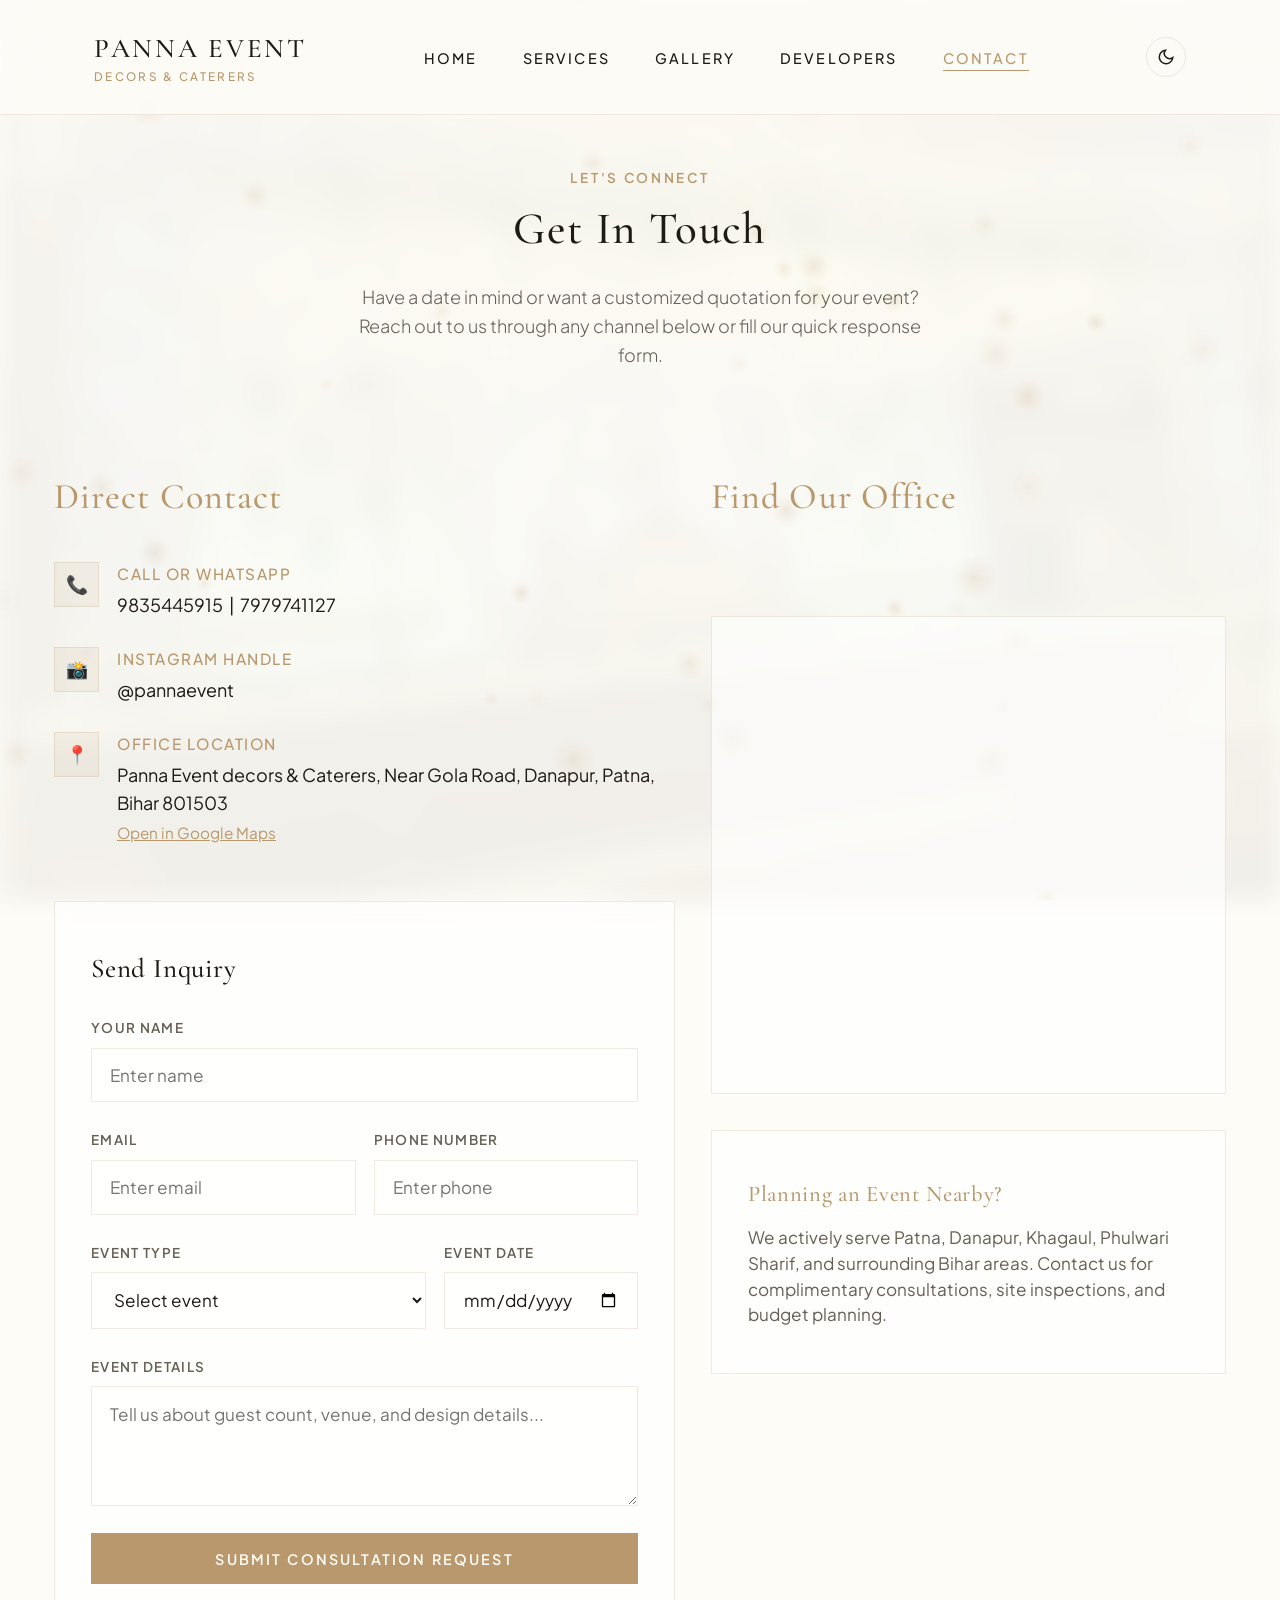
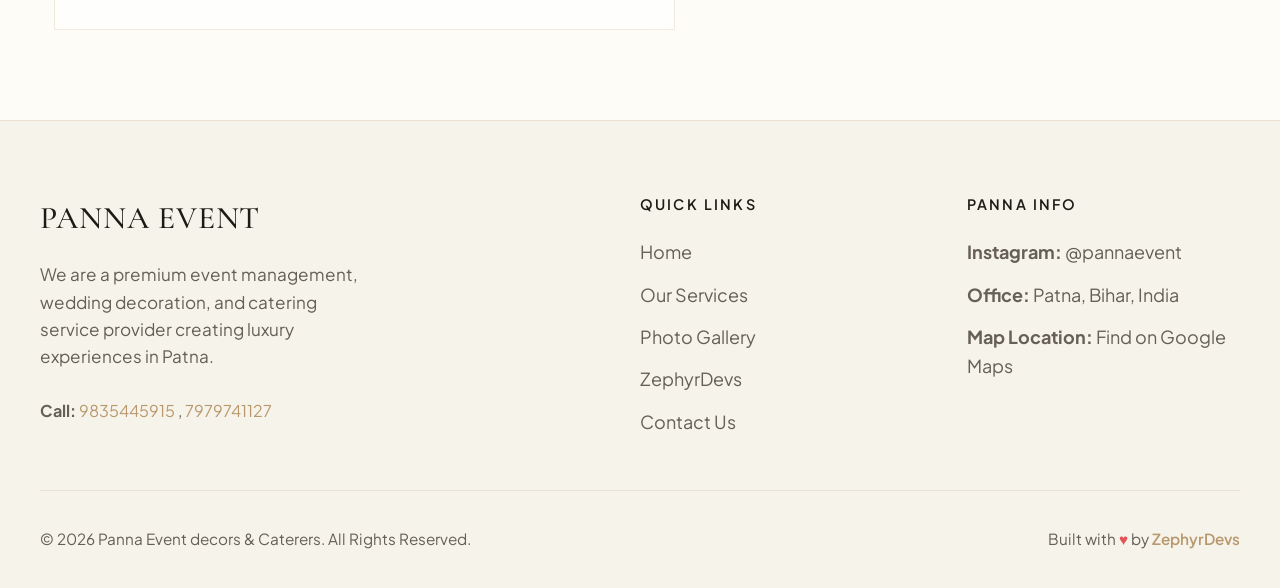
==== commit 2c29b3c1: "Add files via upload" ====
--- a/contact.html
+++ b/contact.html
@@ -10,8 +10,83 @@
     <meta name="keywords" content="contact Panna Event, phone number Panna Event decors, event planner Patna office, book catering Patna, wedding decorators Patna location">
     <link rel="canonical" href="contact.html">
     
+    <!-- Favicon -->
+    <link rel="icon" type="image/svg+xml" href="data:image/svg+xml,<svg xmlns='http://www.w3.org/2000/svg' viewBox='0 0 100 100'><text y='0.9em' font-size='80' font-family='serif' fill='%23b8986c' font-weight='bold'>P</text></svg>">
+    
     <!-- Stylesheet -->
     <link rel="stylesheet" href="css/style.css">
+    
+    <!-- Theme & Loader Critical Rendering -->
+    <script>
+        (function() {
+            const theme = localStorage.getItem('panna-theme') || 'light';
+            document.documentElement.setAttribute('data-theme', theme);
+        })();
+    </script>
+    <style>
+        #loading-screen {
+            position: fixed;
+            top: 0;
+            left: 0;
+            width: 100%;
+            height: 100%;
+            background-color: #fdfcf7;
+            z-index: 9999;
+            display: flex;
+            flex-direction: column;
+            justify-content: center;
+            align-items: center;
+            transition: opacity 0.8s cubic-bezier(0.25, 0.8, 0.25, 1);
+        }
+        [data-theme="dark"] #loading-screen {
+            background-color: #0b0a09;
+        }
+        .loader-logo {
+            font-family: 'Cormorant Garamond', serif;
+            font-size: 2.5rem;
+            font-weight: 300;
+            letter-spacing: 0.2em;
+            color: #b8986c;
+            margin-bottom: 2rem;
+            opacity: 0;
+            transform: translateY(20px);
+            animation: loaderReveal 1.2s cubic-bezier(0.25, 0.8, 0.25, 1) forwards 0.2s;
+        }
+        [data-theme="dark"] .loader-logo {
+            color: #d8b788;
+        }
+        .loader-bar {
+            width: 120px;
+            height: 2px;
+            background-color: rgba(184, 152, 108, 0.2);
+            position: relative;
+            overflow: hidden;
+            border-radius: 2px;
+        }
+        [data-theme="dark"] .loader-bar {
+            background-color: rgba(216, 183, 136, 0.15);
+        }
+        .loader-bar::after {
+            content: '';
+            position: absolute;
+            top: 0;
+            left: -100%;
+            width: 100%;
+            height: 100%;
+            background: linear-gradient(90deg, transparent, #b8986c, transparent);
+            animation: loadingBarRun 1.5s infinite ease-in-out;
+        }
+        [data-theme="dark"] .loader-bar::after {
+            background: linear-gradient(90deg, transparent, #d8b788, transparent);
+        }
+        @keyframes loaderReveal {
+            to { opacity: 1; transform: translateY(0); }
+        }
+        @keyframes loadingBarRun {
+            0% { left: -100%; }
+            100% { left: 100%; }
+        }
+    </style>
 </head>
 <body>
 
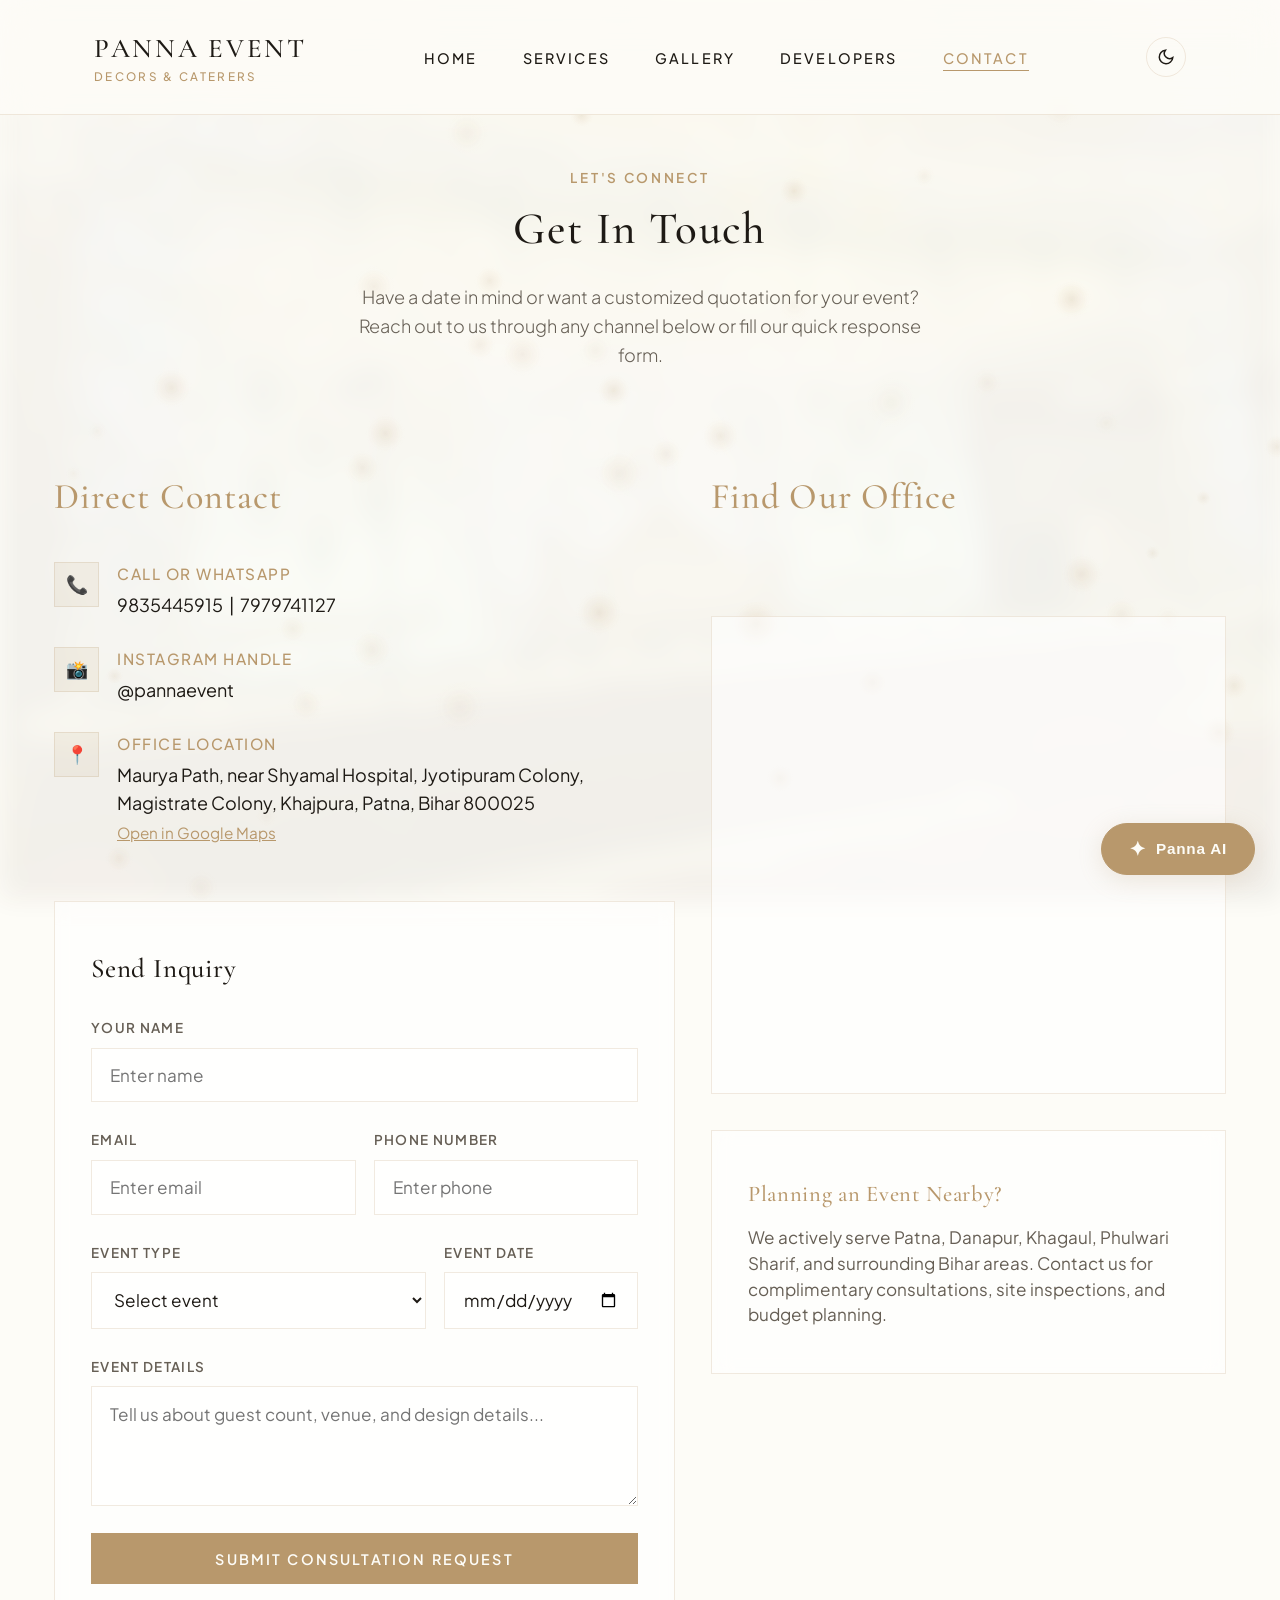
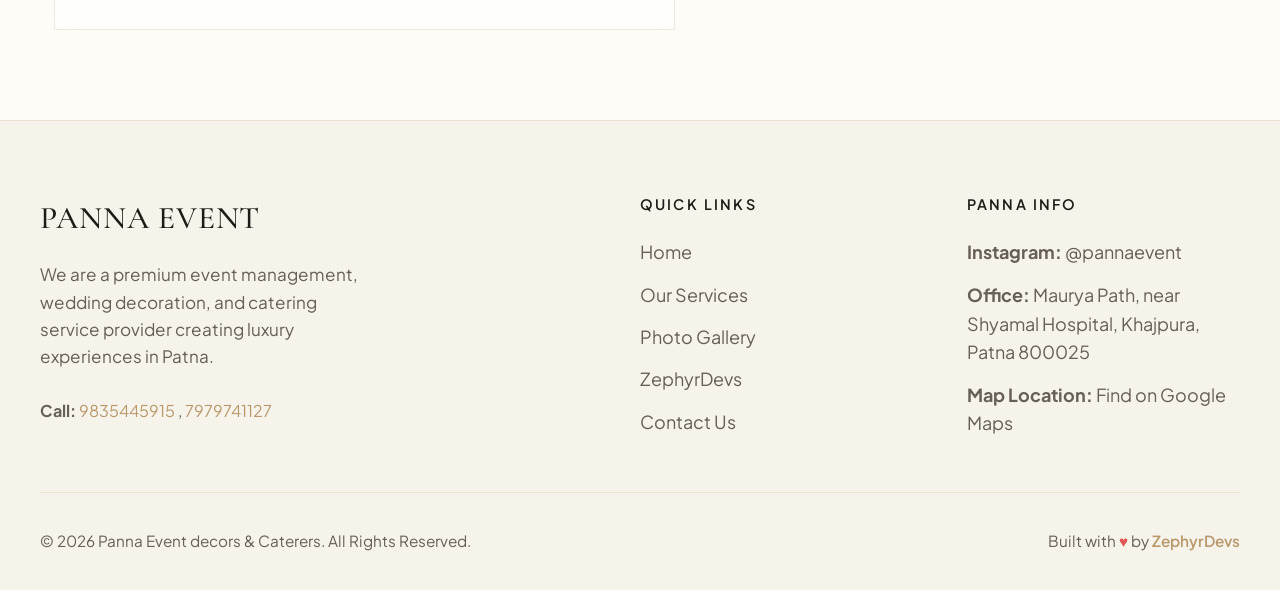
==== commit a5c6e537: "Add files via upload" ====
--- a/contact.html
+++ b/contact.html
@@ -189,7 +189,7 @@
                                 <div class="contact-info-icon">📍</div>
                                 <div class="contact-info-text">
                                     <h4>Office Location</h4>
-                                    <p>Panna Event decors & Caterers, Near Gola Road, Danapur, Patna, Bihar 801503</p>
+                                    <p>Maurya Path, near Shyamal Hospital, Jyotipuram Colony, Magistrate Colony, Khajpura, Patna, Bihar 800025</p>
                                     <a href="https://maps.app.goo.gl/fUGVahFVn2JXmXi26" target="_blank" rel="noopener" style="font-size: 0.85rem; color: var(--accent); text-decoration: underline;">Open in Google Maps</a>
                                 </div>
                             </li>
@@ -290,7 +290,7 @@
                 <h4 class="footer-links-title">Panna Info</h4>
                 <ul class="footer-quick-links">
                     <li><strong>Instagram:</strong> <a href="https://www.instagram.com/pannaevent" target="_blank" rel="noopener">@pannaevent</a></li>
-                    <li><strong>Office:</strong> Patna, Bihar, India</li>
+                    <li><strong>Office:</strong> Maurya Path, near Shyamal Hospital, Khajpura, Patna 800025</li>
                     <li><strong>Map Location:</strong> <a href="https://maps.app.goo.gl/fUGVahFVn2JXmXi26" target="_blank" rel="noopener">Find on Google Maps</a></li>
                 </ul>
             </div>
--- a/css/style.css
+++ b/css/style.css
@@ -1332,3 +1332,215 @@
     fill: none;
     flex-shrink: 0;
 }
+
+/* --- Panna AI Chatbot --- */
+#panna-ai-widget {
+    position: fixed;
+    bottom: 25px;
+    right: 25px;
+    z-index: 1900;
+    font-family: var(--font-sans);
+}
+
+#panna-ai-toggle {
+    background-color: var(--accent);
+    color: var(--bg-primary);
+    border: 1px solid var(--accent);
+    padding: 0.75rem 1.5rem;
+    border-radius: 30px;
+    cursor: pointer;
+    font-weight: 600;
+    font-size: 0.85rem;
+    letter-spacing: 0.05em;
+    display: flex;
+    align-items: center;
+    gap: 0.5rem;
+    box-shadow: 0 5px 25px var(--accent-glow);
+    transition: var(--transition-fast);
+}
+
+#panna-ai-toggle:hover {
+    background-color: var(--accent-hover);
+    transform: translateY(-3px);
+}
+
+#panna-ai-toggle .ai-icon {
+    font-size: 1.1rem;
+    animation: spinSlow 4s infinite linear;
+}
+
+@keyframes spinSlow {
+    to { transform: rotate(360deg); }
+}
+
+#panna-ai-box {
+    position: absolute;
+    bottom: 60px;
+    right: 0;
+    width: 320px;
+    height: 420px;
+    background-color: var(--bg-glass);
+    border: 1px solid var(--border);
+    backdrop-filter: blur(20px);
+    -webkit-backdrop-filter: blur(20px);
+    box-shadow: var(--shadow-hover);
+    display: flex;
+    flex-direction: column;
+    opacity: 0;
+    transform: scale(0.9) translateY(20px);
+    transform-origin: bottom right;
+    pointer-events: none;
+    transition: all 0.4s cubic-bezier(0.25, 0.8, 0.25, 1);
+}
+
+#panna-ai-widget.active #panna-ai-box {
+    opacity: 1;
+    transform: scale(1) translateY(0);
+    pointer-events: auto;
+}
+
+#panna-ai-header {
+    background-color: var(--bg-secondary);
+    border-bottom: 1px solid var(--border);
+    padding: 1rem;
+    display: flex;
+    align-items: center;
+    gap: 0.75rem;
+}
+
+#panna-ai-header .ai-avatar {
+    width: 35px;
+    height: 35px;
+    border-radius: 50%;
+    background-color: var(--accent);
+    color: var(--bg-primary);
+    display: flex;
+    justify-content: center;
+    align-items: center;
+    font-size: 1.1rem;
+}
+
+#panna-ai-header .ai-title-info {
+    flex-grow: 1;
+}
+
+#panna-ai-header .ai-title-info h4 {
+    font-family: var(--font-sans);
+    font-size: 0.9rem;
+    font-weight: 600;
+    color: var(--text-primary);
+}
+
+#panna-ai-header .ai-title-info span {
+    font-size: 0.7rem;
+    color: #4cd964;
+    font-weight: 500;
+}
+
+#panna-ai-close {
+    background: none;
+    border: none;
+    color: var(--text-secondary);
+    font-size: 1.5rem;
+    cursor: pointer;
+    line-height: 1;
+}
+
+#panna-ai-close:hover {
+    color: var(--accent);
+}
+
+#panna-ai-messages {
+    flex-grow: 1;
+    overflow-y: auto;
+    padding: 1rem;
+    display: flex;
+    flex-direction: column;
+    gap: 0.75rem;
+}
+
+.ai-msg {
+    max-width: 80%;
+    padding: 0.75rem 1rem;
+    font-size: 0.85rem;
+    line-height: 1.4;
+}
+
+.ai-msg.bot {
+    background-color: var(--bg-secondary);
+    color: var(--text-primary);
+    align-self: flex-start;
+    border-top-left-radius: 0;
+    border: 1px solid var(--border);
+}
+
+.ai-msg.user {
+    background-color: var(--accent);
+    color: var(--bg-primary);
+    align-self: flex-end;
+    border-top-right-radius: 0;
+}
+
+#panna-ai-input-area {
+    border-top: 1px solid var(--border);
+    padding: 0.75rem;
+    display: flex;
+    gap: 0.5rem;
+    background-color: var(--bg-secondary);
+}
+
+#panna-ai-input {
+    flex-grow: 1;
+    border: 1px solid var(--border);
+    background-color: var(--bg-primary);
+    color: var(--text-primary);
+    padding: 0.5rem 0.75rem;
+    font-family: var(--font-sans);
+    font-size: 0.85rem;
+}
+
+#panna-ai-input:focus {
+    outline: none;
+    border-color: var(--accent);
+}
+
+#panna-ai-send {
+    background-color: var(--accent);
+    color: var(--bg-primary);
+    border: 1px solid var(--accent);
+    padding: 0.5rem 1rem;
+    font-size: 0.8rem;
+    font-weight: 600;
+    cursor: pointer;
+}
+
+#panna-ai-send:hover {
+    background-color: var(--accent-hover);
+}
+
+.typing-indicator {
+    display: inline-flex;
+    gap: 3px;
+    align-items: center;
+    padding: 0.5rem 0.75rem;
+    background-color: var(--bg-secondary);
+    border: 1px solid var(--border);
+    align-self: flex-start;
+    max-width: 80%;
+}
+
+.typing-indicator span {
+    width: 6px;
+    height: 6px;
+    background-color: var(--text-muted);
+    border-radius: 50%;
+    animation: typingBounce 1s infinite alternate;
+}
+
+.typing-indicator span:nth-child(2) { animation-delay: 0.2s; }
+.typing-indicator span:nth-child(3) { animation-delay: 0.4s; }
+
+@keyframes typingBounce {
+    from { transform: translateY(0); }
+    to { transform: translateY(-5px); }
+}
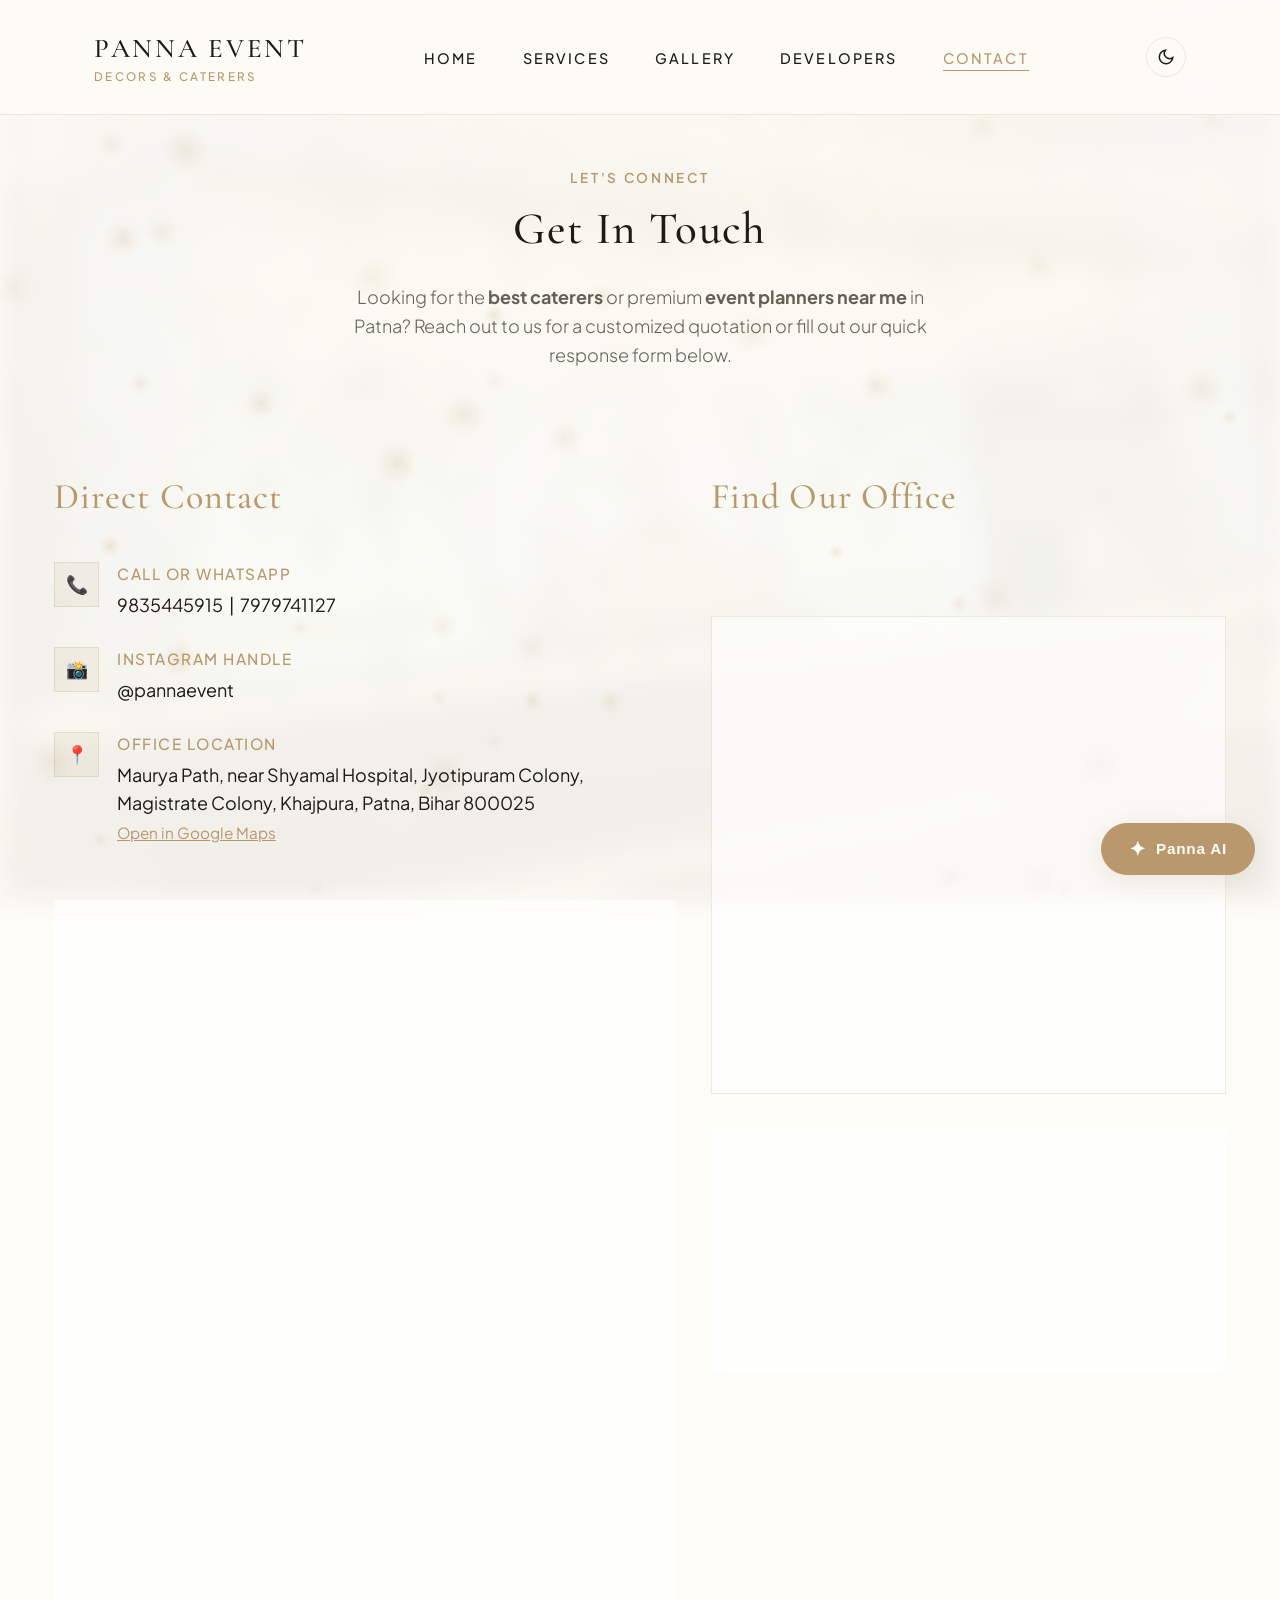
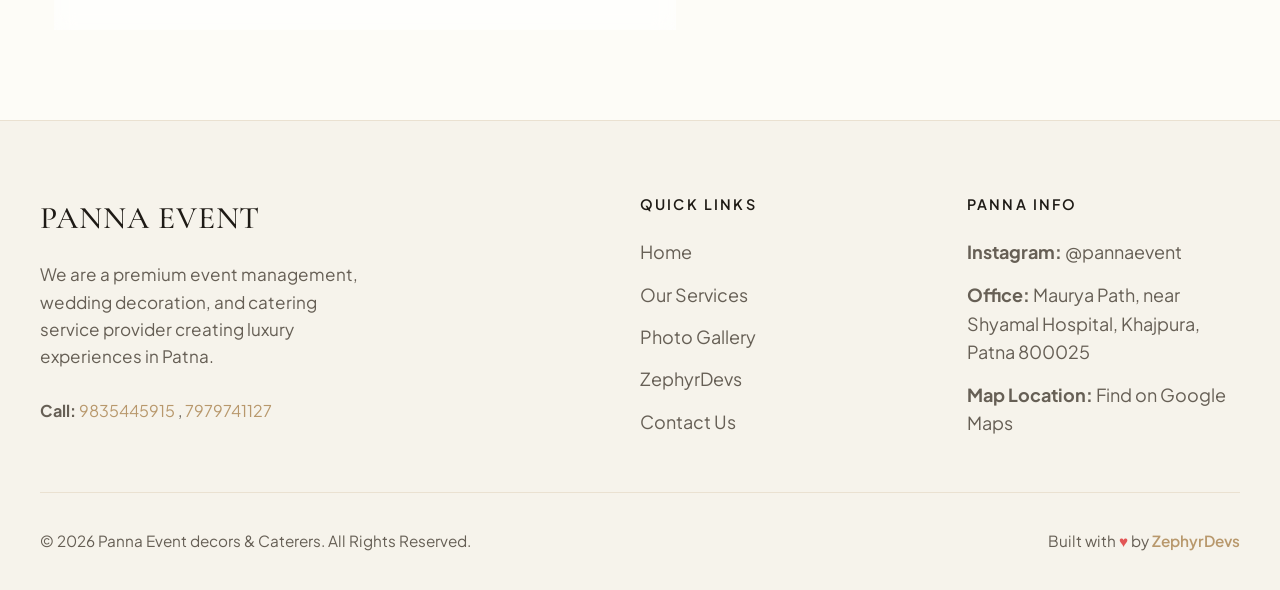
==== commit d75fd95b: "Add files via upload" ====
--- a/contact.html
+++ b/contact.html
@@ -7,7 +7,7 @@
     
     <!-- SEO Meta Tags -->
     <meta name="description" content="Get in touch with Panna Event decors & Caterers. Book your wedding stage decoration, Haldi setups, and premium catering services in Patna. Call 9835445915 or 7979741127.">
-    <meta name="keywords" content="contact Panna Event, phone number Panna Event decors, event planner Patna office, book catering Patna, wedding decorators Patna location">
+    <meta name="keywords" content="contact Panna Event, phone number Panna Event decors, event planner Patna office, book catering Patna, wedding decorators Patna location, best caterers, event planners near me, best caterers in Patna, caterers near me, best event planners in Patna, wedding planners near me">
     <link rel="canonical" href="contact.html">
     
     <!-- Favicon -->
@@ -154,7 +154,7 @@
             <div class="container text-center reveal">
                 <span class="section-tag">Let's Connect</span>
                 <h1 class="section-title">Get In Touch</h1>
-                <p class="section-desc">Have a date in mind or want a customized quotation for your event? Reach out to us through any channel below or fill our quick response form.</p>
+                <p class="section-desc">Looking for the <strong>best caterers</strong> or premium <strong>event planners near me</strong> in Patna? Reach out to us for a customized quotation or fill out our quick response form below.</p>
             </div>
         </section>
 
